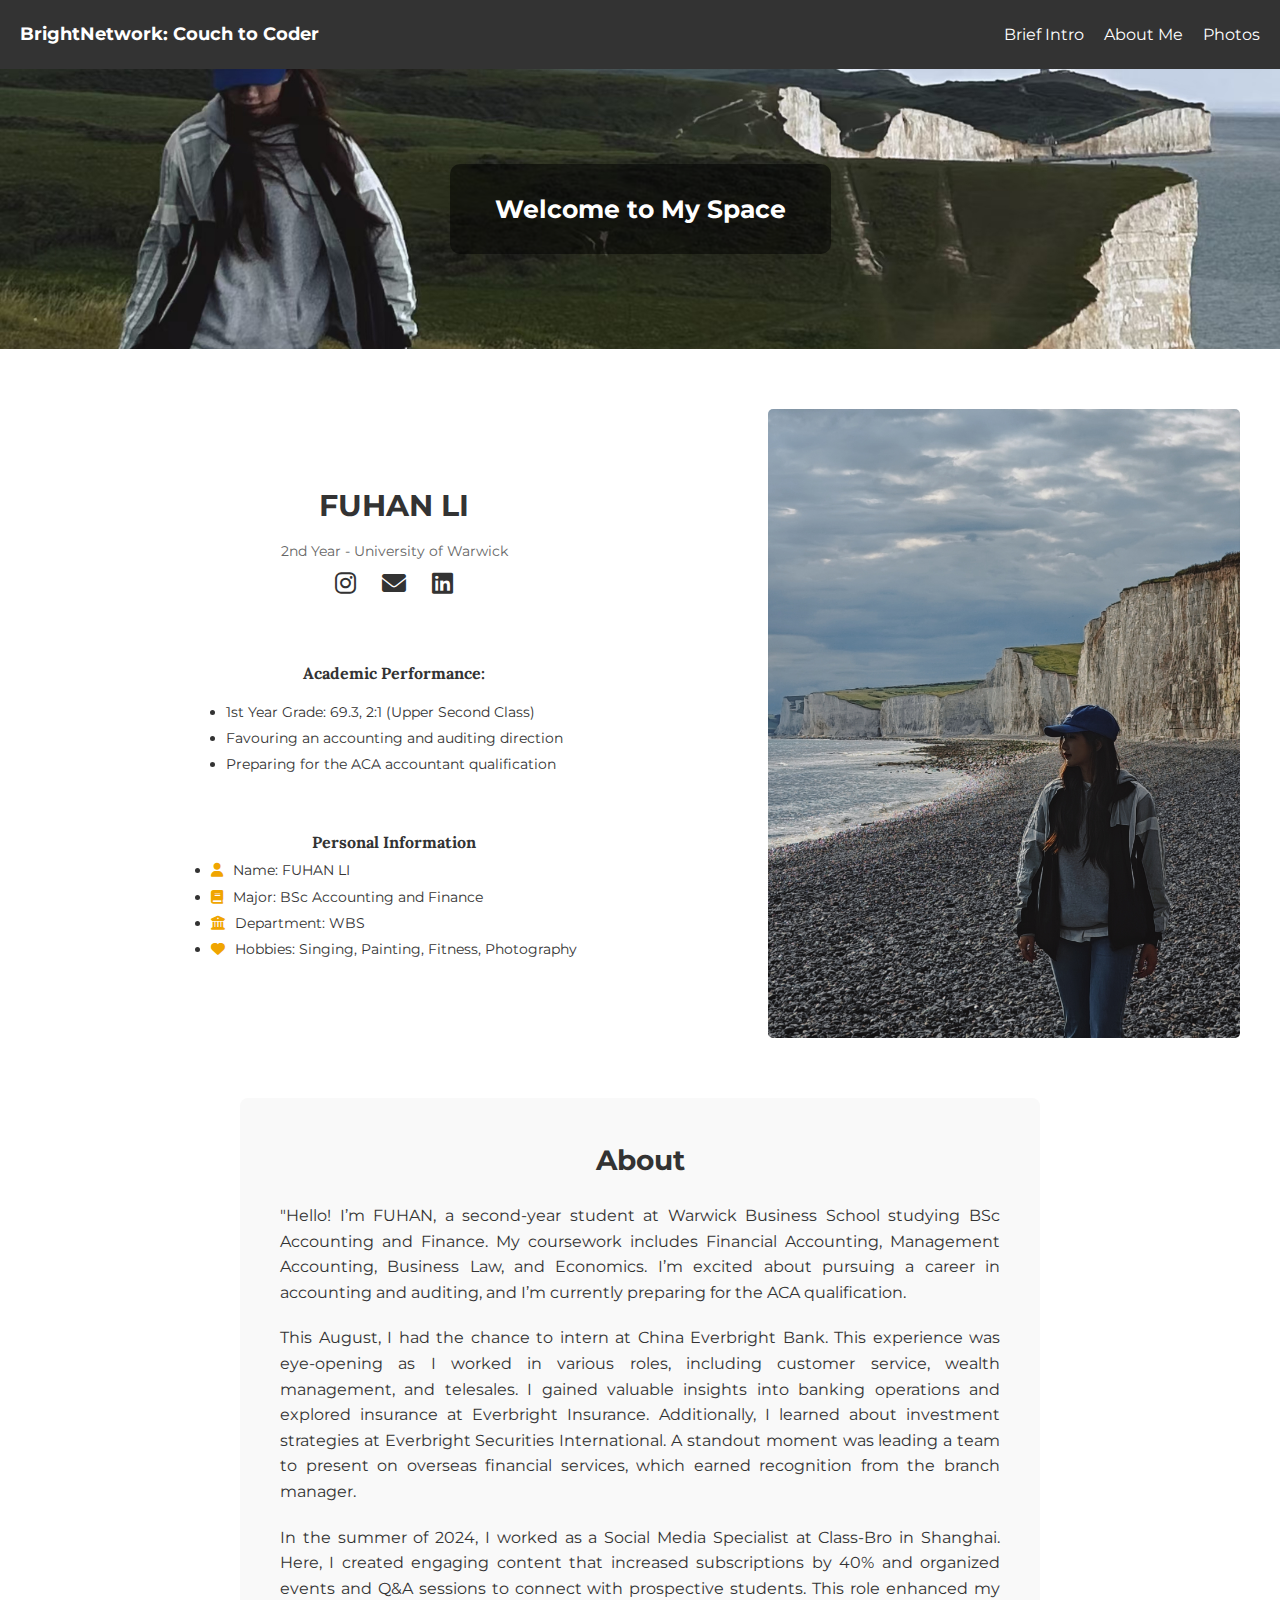
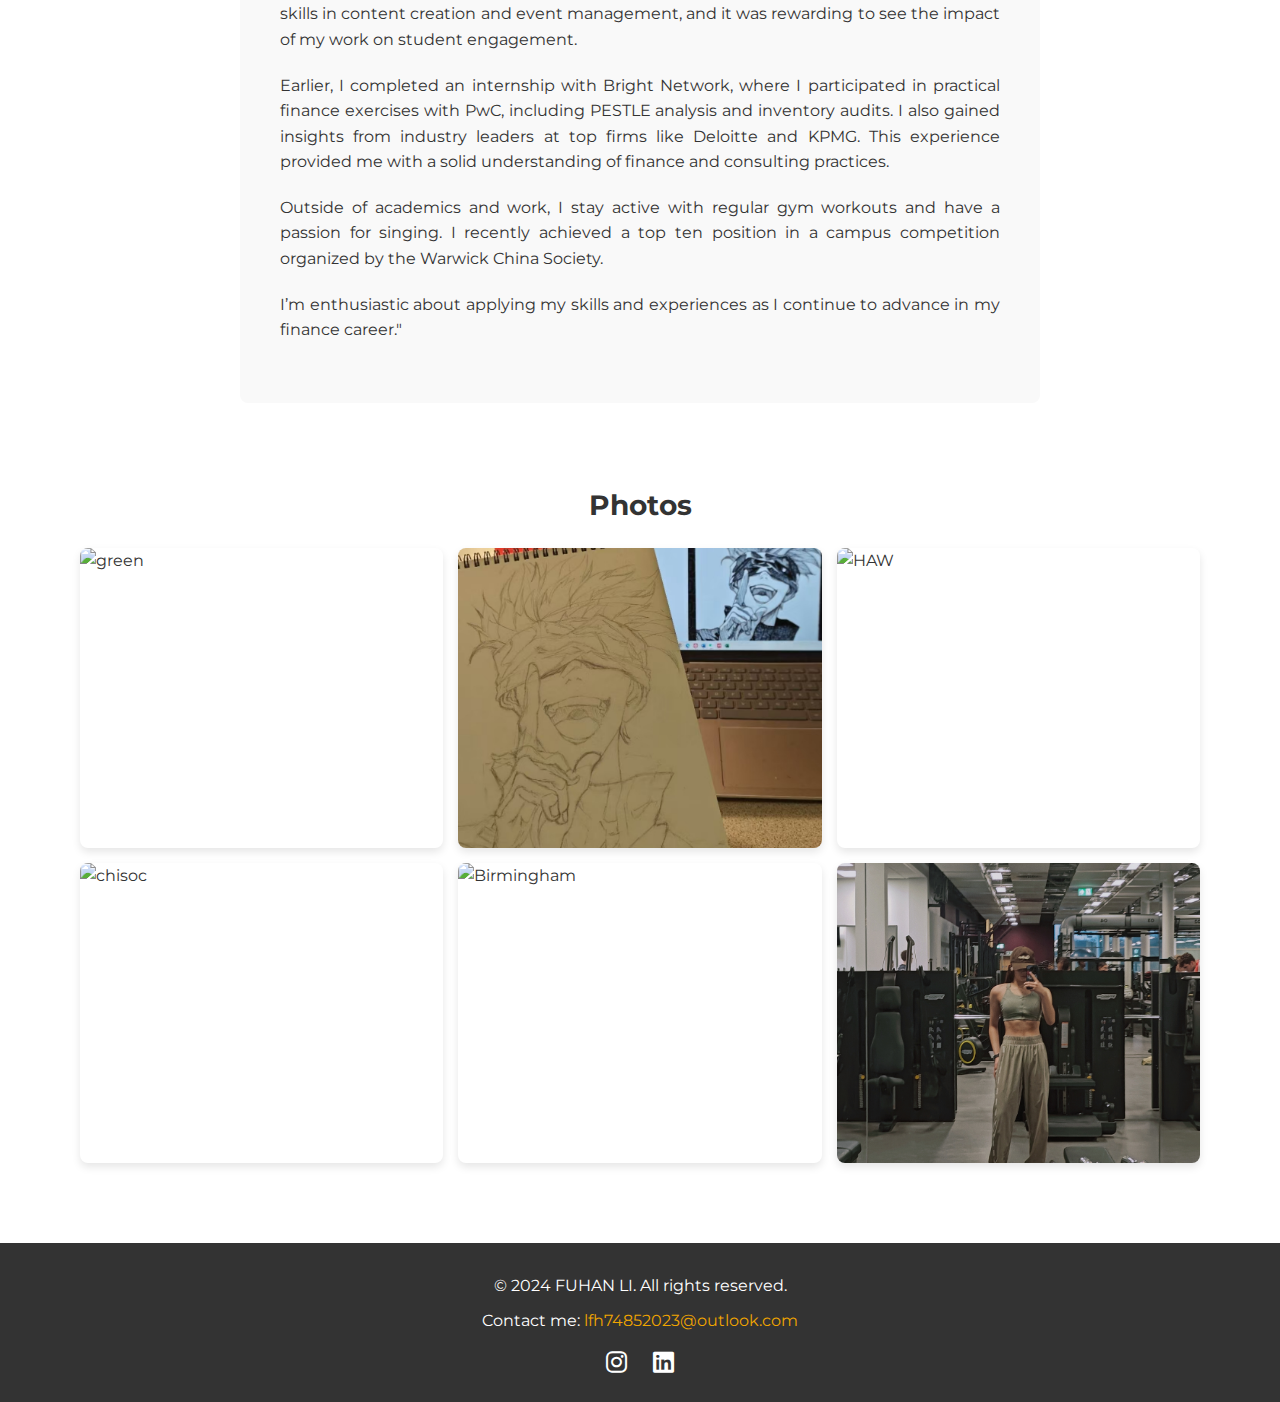
==== homework/index.html @ 01ceedbe "Homework-BrightNetwork: 2024 Couch to Coder" ====
<!DOCTYPE html>
<html lang="en">
<head>
    <link href="https://fonts.googleapis.com/css2?family=Montserrat:wght@400;700&family=Lora:wght@400;700&display=swap" rel="stylesheet">
    <meta charset="UTF-8">
    <meta name="viewport" content="width=device-width, initial-scale=1.0">
    <title>FUHAN's Personal Homepage</title>
    <link rel="stylesheet" href="style.css">
</head>
<body>
    <!-- Header Section -->
    <header>
        <div class="header-left">BrightNetwork: Couch to Coder</div>
        <nav class="header-right">
            <ul>
                <li><a href="#main-section">Brief Intro</a></li>
                <li><a href="#about">About Me</a></li>
                <li><a href="#gallery">Photos</a></li>
            </ul>
        </nav>
    </header>

    <!-- Welcome Section -->
    <section id="welcome">
        <div class="welcome-text">
            <h1>Welcome to My Space</h1>
        </div>
    </section>

<link rel="stylesheet" href="https://cdnjs.cloudflare.com/ajax/libs/font-awesome/6.0.0-beta3/css/all.min.css">

    <!-- Main Section -->
    <section id="main-section">
        <div class="left-column">
            <h1>FUHAN LI</h1>
            <p class="title">2nd Year - University of Warwick</p>

        <!-- Contact Icons -->
        <div class="contact-icons">
            <a href="https://www.instagram.com/elinaaaaa.7802/" target="_blank" title="Instagram">
                <i class="fab fa-instagram"></i>
            </a>
            <a href="mailto:lfh74852023@outlook.com" target="_blank" title="Email">
                <i class="fas fa-envelope"></i>
            </a>
            <a href="https://www.linkedin.com/in/fuhan-li-83129029a/" target="_blank" title="LinkedIn">
                <i class="fab fa-linkedin"></i>
            </a>
        </div>

        <!-- Academic Performance Section -->
        <div class="academic-performance">
            <p><strong>Academic Performance:</strong></p>
            <ul>
                <li>1st Year Grade: 69.3, 2:1 (Upper Second Class)</li>
                <li>Favouring an accounting and auditing direction </li>
                <li>Preparing for the ACA accountant qualification</li>
            </ul>
        </div>

        <div class="section-gap"></div>

        <!-- Personal Information Section -->
        <div class="description">
            <p><strong>Personal Information</strong></p>
            <ul>
                <li><i class="fas fa-user"></i><span>Name:</span> FUHAN LI</li>
                <li><i class="fas fa-book"></i><span>Major:</span> BSc Accounting and Finance</li>
                <li><i class="fas fa-university"></i><span>Department:</span> WBS</li>
                <li><i class="fas fa-heart"></i><span>Hobbies:</span> Singing, Painting, Fitness, Photography</li>
            </ul>
        </div>
    </div>
    <div class="right-column">
        <img src="7f8b2a60dc9a6063edcdec3f3d71172.jpg" alt="Profile Image">
    </div>
</section>

    <!-- About Section -->
    <section id="about">
        <h2>About</h2>
        <p>"Hello! I’m FUHAN, a second-year student at Warwick Business School studying BSc    Accounting and Finance. My coursework includes Financial Accounting, Management Accounting, Business Law, and Economics. I’m excited about pursuing a career in accounting and auditing, and I’m currently preparing for the ACA qualification.</p>

        <p>This August, I had the chance to intern at China Everbright Bank. This experience was eye-opening as I worked in various roles, including customer service, wealth management, and telesales. I gained valuable insights into banking operations and explored insurance at Everbright Insurance. Additionally, I learned about investment strategies at Everbright Securities International. A standout moment was leading a team to present on overseas financial services, which earned recognition from the branch manager.
        </p>

        <p>In the summer of 2024, I worked as a Social Media Specialist at Class-Bro in Shanghai. Here, I created engaging content that increased subscriptions by 40% and organized events and Q&A sessions to connect with prospective students. This role enhanced my skills in content creation and event management, and it was rewarding to see the impact of my work on student engagement.</p>    
            
        <p>Earlier, I completed an internship with Bright Network, where I participated in practical finance exercises with PwC, including PESTLE analysis and inventory audits. I also gained insights from industry leaders at top firms like Deloitte and KPMG. This experience provided me with a solid understanding of finance and consulting practices.
        </p>    
            
        <p>Outside of academics and work, I stay active with regular gym workouts and have a passion for singing. I recently achieved a top ten position in a campus competition organized by the Warwick China Society.</p>    
            
        <p>I’m enthusiastic about applying my skills and experiences as I continue to advance in my finance career."</p>    
    </section>
    
    <!-- Photos Section -->
    <section id="gallery">
        <h2>Photos</h2>
            <div class="gallery-grid">
                <img src="green.jpg" alt="green" class="crop-bottom">
                <img src="drawing.jpg" alt="drawing">
                <img src="HAW.jpg" alt="HAW">
                <img src="chisoc.jpg" alt="chisoc">
                <img src="Birmingham.jpg" alt="Birmingham">
                <img src="fitness.jpg" alt="fitness">
            </div>
    </section>
</body>

<!-- Footer Section -->
<footer id="footer">
    <div class="footer-content">
        <p>&copy; 2024 FUHAN LI. All rights reserved.</p>
        <p>Contact me: <a href="mailto:lfh74852023@outlook.com">lfh74852023@outlook.com</a></p>
        <div class="social-media">
            <a href="https://www.instagram.com/elinaaaaa.7802/" target="_blank" title="Instagram">
                <i class="fab fa-instagram"></i>
            </a>
            <a href="https://www.linkedin.com/in/fuhan-li-83129029a/" target="_blank" title="LinkedIn">
                <i class="fab fa-linkedin"></i>
            </a>
        </div>
    </div>
</footer>
</html>
---- homework/style.css ----
* {
    margin: 0;
    padding: 0;
    box-sizing: border-box;
}

/* Body Styling */
body {
    font-family: 'Montserrat', sans-serif; 
    margin: 0; 
    padding: 0; 
    box-sizing: border-box; 
    line-height: 1.6;
    color: #333;
}

/* Header Styling */
header {
    display: flex;
    justify-content: space-between;
    align-items: center;
    padding: 20px;
    background-color: #333; 
    color: #fff; 
}

.header-left {
    font-size: 18px;
    font-weight: bold;
}

.header-right ul {
    list-style: none; 
    margin: 0;
    padding: 0;
    display: flex; 
}

.header-right li {
    margin-left: 20px; 
}

.header-right a {
    text-decoration: none; 
    color: #fff; 
    font-size: 16px;
    font-weight: normal;
}

.header-right a:hover {
    color: #f0a500; 
}

/* Welcome Section Styling */
#welcome {
    background: url('a9eeded2912d5a431a7bb844aed3f73.jpg') no-repeat center center/cover;
    background-size: cover; 
    
    width: 100%; 
    height: 280px; 
    
    display: flex;
    justify-content: center;
    align-items: center;
    color: white;
    text-align: center;
}

#welcome .welcome-text {
    background-color: rgba(0, 0, 0, 0.5); 
    padding: 25px 45px;
    border-radius: 10px;
    display: flex; 
    justify-content: center;
    align-items: center; 
}

#welcome h1 {
    font-size: 25px;
    margin: 0; 
}

/* Main Section Styling */
#main-section {
    display: flex;
    justify-content: space-between; 
    align-items: center; 
    padding: 60px 40px;
    gap: 20px; 
}

.left-column {
    flex: 3; 
    display: flex;
    flex-direction: column;
    align-items: center; 
    justify-content: center;
    height: 100%; 
    font-family: 'Montserrat', sans-serif; 
}

.right-column {
    flex: 2; 
    display: flex;
    justify-content: center;
    align-items: center; 
}

.right-column img {
    max-width: 100%; 
    height: auto; 
    border-radius: 5px;
}

/* Styling for the academic performance section */
.academic-performance {
    margin-bottom: 30px; 
    text-align: center; 
}

.academic-performance p {
    font-size: 16px; 
    margin-top: 60px;
    margin-bottom: 10px; 
    font-family: 'Lora', serif; 
}

.academic-performance ul {
    list-style-type: disc; 
    margin-left: 0; 
    padding-left: 0; 
    text-align: left; 
    display: inline-block; 
}

.academic-performance li {
    font-size: 14px; 
    margin: 4px 0; 
    line-height: 1.6;
}

.section-gap {
    margin-bottom: 20px; 
}

/* Personal Information Section Styling */
.description {
    text-align: center; 
}

.description p {
    font-size: 16px;
    margin-bottom: none; 
    font-family: 'Lora', serif; 
}

.description ul {
    list-style-type: disc; 
    margin-left: 0; 
    padding-left: 0; 
    text-align: left; 
    display: inline-block; 
}

.description li {
    font-size: 14px; 
    margin: 4px 0; 
    line-height: 1.6; 
}

/* Icon alignment inside Personal Information section */
.description li i {
    margin-right: 10px; 
    color: #f0a500;
}

.left-column h1 {
    font-size: 30px;
    font-weight: bold;
    margin-bottom: 10px; 
}

.left-column .title {
    font-size: 14px; 
    color: #666;
    margin-bottom: none; 
}

.left-column .description {
    font-size: 12px; 
}

/* Contact Icons Styling */
.contact-icons {
    margin-top: none; 
    text-align: center; 
}

.contact-icons a {
    color: #333; 
    font-size: 24px; 
    margin: 0 10px; 
    text-decoration: none; 
}

.contact-icons a:hover {
    color: #f0a500; 
}

.contact-icons i {
    vertical-align: middle; 
}

/* About Section Styling */
#about {
    padding: 40px;
    background-color: #f9f9f9; 
    border-radius: 8px; 
    max-width: 1200px; 
    margin: 0 auto; 
}

#about h2 {
    font-size: 28px;
    font-weight: bold;
    margin-bottom: 20px;
    text-align: center; 
}

#about p {
    font-size: 16px; 
    line-height: 1.6; 
    margin-bottom: 20px; 
    text-align: justify; 
}

/* About Section Styling */
#about {
    padding: 40px;
    background-color: #f9f9f9;
    border-radius: 8px;
    max-width: 800px;
    margin: 0 auto;
}

/* Gallery Section Styling */
#gallery {
    padding: 40px;
    background-color: #fff; 
    border-radius: 8px; 
    max-width: 1200px; 
    margin: 40px auto; 
}

#gallery h2 {
    font-size: 28px;
    font-weight: bold;
    text-align: center;
    margin-bottom: 20px;
}

.gallery-grid {
    display: grid;
    grid-template-columns: repeat(3, 1fr); 
    gap: 15px; 
}

.gallery-grid img {
    width: 100%; 
    height: 300px; 
    object-fit: cover; 
    object-position: center; 
    border-radius: 8px; 
    box-shadow: 0 4px 8px rgba(0, 0, 0, 0.1); 
    display: block; 
}

.gallery-grid .crop-bottom {
    object-position: center bottom; 
}

/* Footer Section Styling */
#footer {
    padding: 20px;
    background-color: #333; 
    color: #fff; 
    text-align: center; 
}

.footer-content p {
    margin: 10px 0; 
    font-size: 16px; 
}

.footer-content a {
    color: #f0a500; 
    text-decoration: none; 
}

.footer-content a:hover {
    text-decoration: underline; /
}

.social-media {
    margin-top: 10px; 
}

.social-media a {
    color: #fff; 
    font-size: 24px; 
    margin: 0 10px; 
    text-decoration: none; 
}

.social-media a:hover {
    color: #f0a500;
}
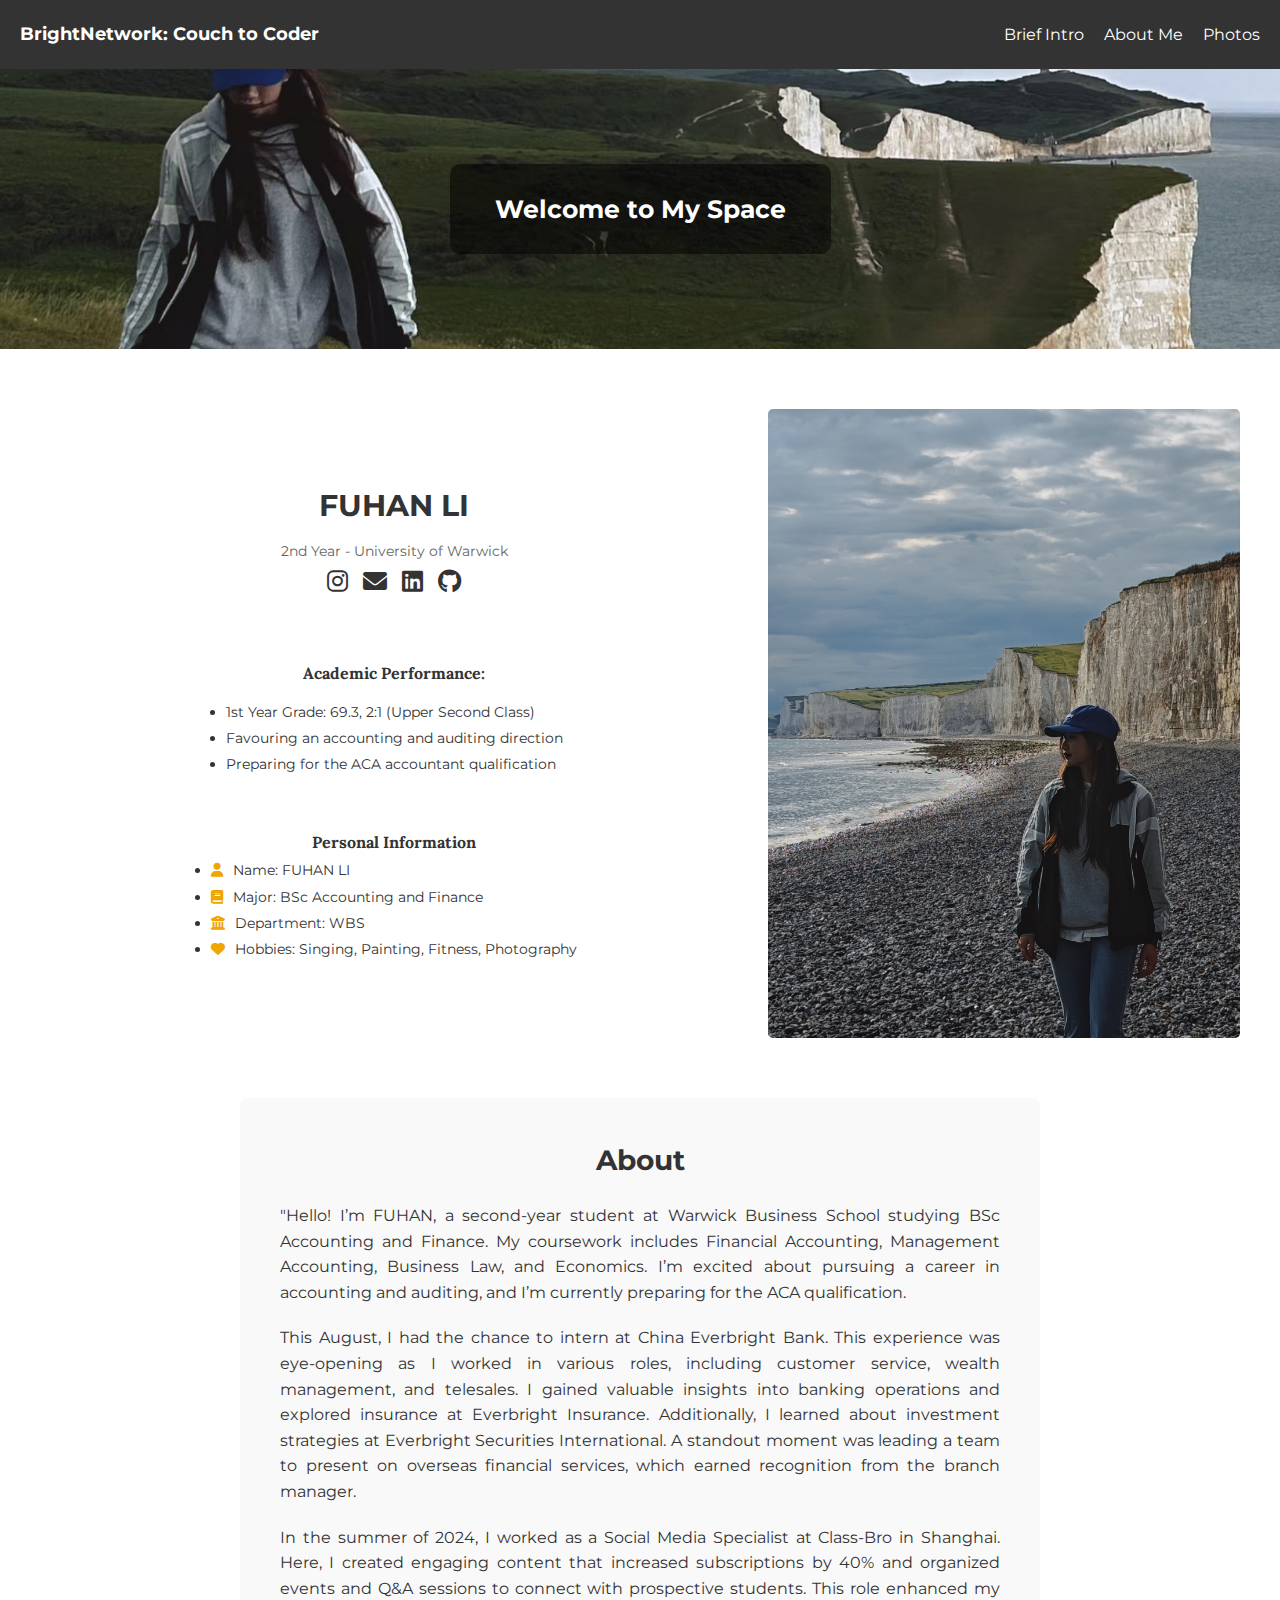
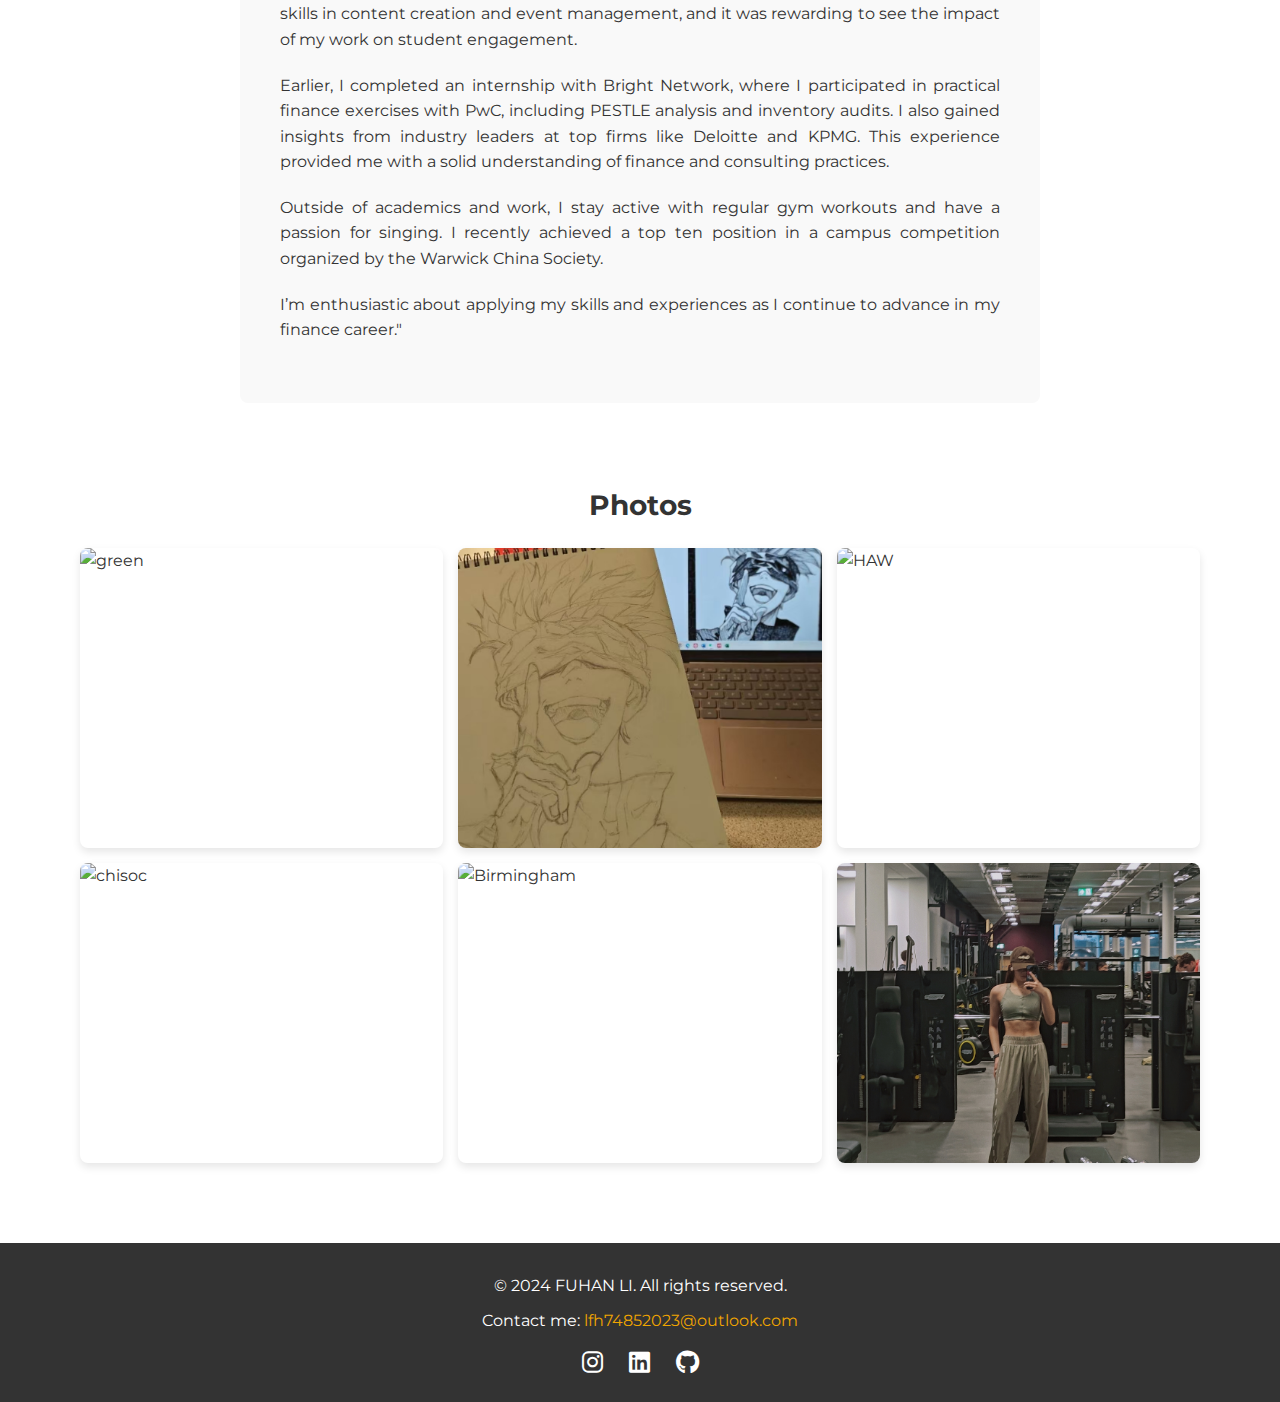
==== commit 214f0fbe: "Homework-BrightNetwork: 2024 Couch to Coder" ====
--- a/homework/index.html
+++ b/homework/index.html
@@ -45,6 +45,9 @@
             </a>
             <a href="https://www.linkedin.com/in/fuhan-li-83129029a/" target="_blank" title="LinkedIn">
                 <i class="fab fa-linkedin"></i>
+            </a>
+            <a href="https://github.com/Elina780205/Elina780205.github.io" target="_blank" title="GitHub">
+                <i class="fab fa-github"></i> <!-- GitHub icon -->
             </a>
         </div>
 
@@ -108,7 +111,7 @@
     </section>
 </body>
 
-<!-- Footer Section -->
+<!-- Footer Section --> 
 <footer id="footer">
     <div class="footer-content">
         <p>&copy; 2024 FUHAN LI. All rights reserved.</p>
@@ -120,6 +123,9 @@
             <a href="https://www.linkedin.com/in/fuhan-li-83129029a/" target="_blank" title="LinkedIn">
                 <i class="fab fa-linkedin"></i>
             </a>
+            <a href="https://github.com/Elina780205/Elina780205.github.io" target="_blank" title="GitHub">
+                <i class="fab fa-github"></i> <!-- GitHub icon -->
+            </a>
         </div>
     </div>
 </footer>
--- a/homework/style.css
+++ b/homework/style.css
@@ -192,23 +192,18 @@
 
 /* Contact Icons Styling */
 .contact-icons {
-    margin-top: none; 
-    text-align: center; 
+    display: flex;
+    gap: 15px; /* Space between icons */
 }
 
 .contact-icons a {
-    color: #333; 
-    font-size: 24px; 
-    margin: 0 10px; 
-    text-decoration: none; 
+    color: #333; /* Default color for icons */
+    font-size: 24px; /* Icon size */
+    transition: color 0.3s; /* Smooth transition for hover effect */
 }
 
 .contact-icons a:hover {
-    color: #f0a500; 
-}
-
-.contact-icons i {
-    vertical-align: middle; 
+    color: #f0a500; /* Hover color */
 }
 
 /* About Section Styling */
@@ -282,36 +277,36 @@
 /* Footer Section Styling */
 #footer {
     padding: 20px;
-    background-color: #333; 
-    color: #fff; 
-    text-align: center; 
+    background-color: #333; /* Dark background for contrast */
+    color: #fff; /* White text color */
+    text-align: center; /* Center align text */
 }
 
 .footer-content p {
-    margin: 10px 0; 
-    font-size: 16px; 
+    margin: 10px 0; /* Margin between lines */
+    font-size: 16px; /* Font size for readability */
 }
 
 .footer-content a {
-    color: #f0a500; 
-    text-decoration: none; 
+    color: #f0a500; /* Color for links */
+    text-decoration: none; /* Remove underline from links */
 }
 
 .footer-content a:hover {
-    text-decoration: underline; /
+    text-decoration: underline; /* Underline on hover */
 }
 
 .social-media {
-    margin-top: 10px; 
+    margin-top: 10px; /* Space above social media icons */
 }
 
 .social-media a {
-    color: #fff; 
-    font-size: 24px; 
-    margin: 0 10px; 
-    text-decoration: none; 
+    color: #fff; /* White color for icons */
+    font-size: 24px; /* Size of the icons */
+    margin: 0 10px; /* Space between icons */
+    text-decoration: none; /* Remove underline from links */
 }
 
 .social-media a:hover {
-    color: #f0a500;
+    color: #f0a500; /* Change icon color on hover */
 }